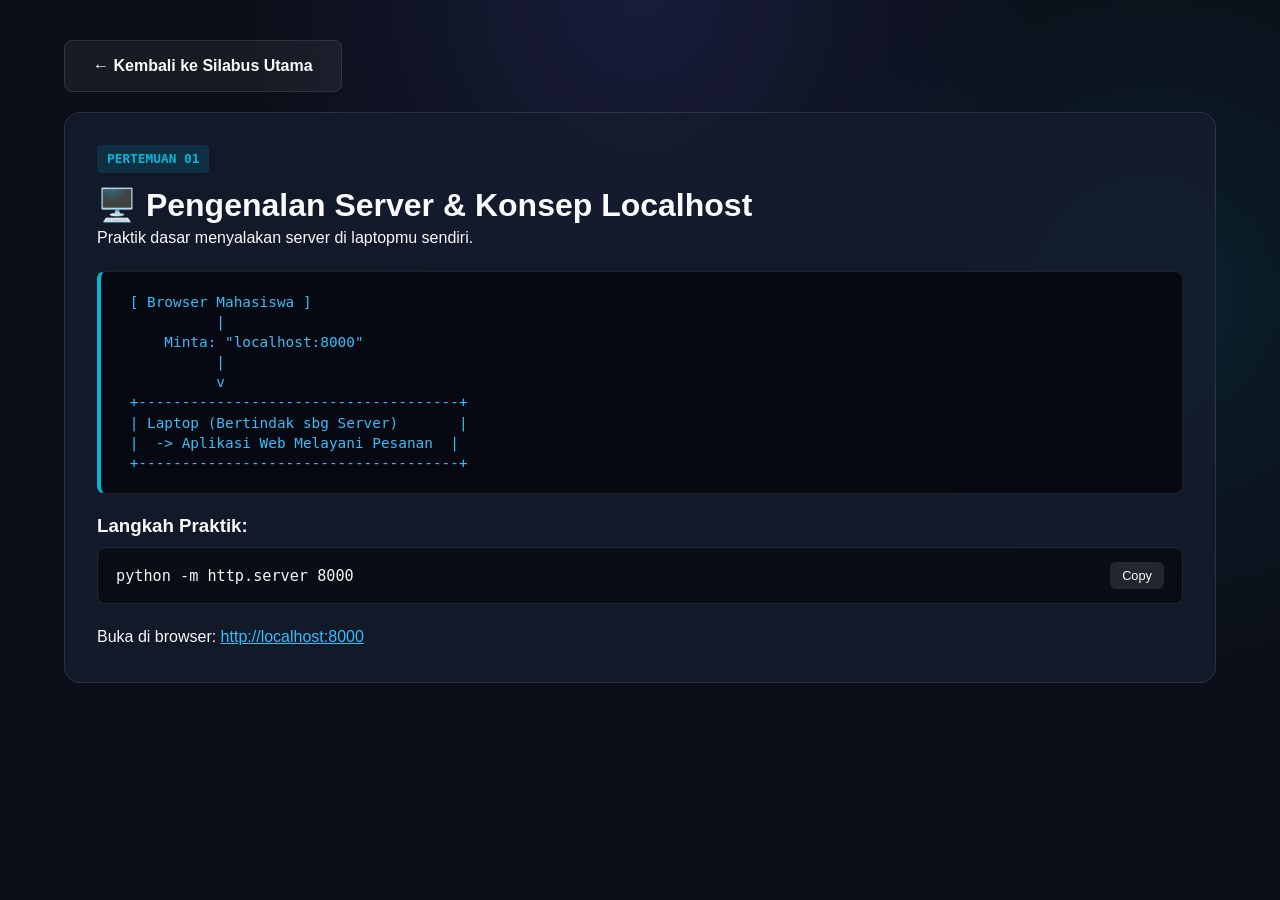
==== pertemuan-1/index.html @ 3ba5de2d "structure: Organize repo into individual folders per pertemuan (pertemuan-1 to pertemuan-6)" ====
<!DOCTYPE html>
<html lang="id">
<head>
    <meta charset="UTF-8">
    <meta name="viewport" content="width=device-width, initial-scale=1.0">
    <title>Pertemuan 1: Pengenalan Server & Localhost</title>
    <link rel="stylesheet" href="../style.css">
</head>
<body>
    <div class="container" style="padding-top: 40px; padding-bottom: 60px;">
        <a href="../index.html" class="btn btn-outline" style="margin-bottom: 20px;">← Kembali ke Silabus Utama</a>
        <div class="card">
            <span class="p-badge">PERTEMUAN 01</span>
            <h1>🖥️ Pengenalan Server & Konsep Localhost</h1>
            <p class="lead-text">Praktik dasar menyalakan server di laptopmu sendiri.</p>

            <div class="ascii-diagram">
<pre>
 [ Browser Mahasiswa ] 
           |
     Minta: "localhost:8000"
           |
           v
 +-------------------------------------+
 | Laptop (Bertindak sbg Server)       |
 |  -> Aplikasi Web Melayani Pesanan  |
 +-------------------------------------+
</pre>
            </div>

            <h3>Langkah Praktik:</h3>
            <div class="code-block">
                <code>python -m http.server 8000</code>
                <button class="copy-btn" onclick="copyCode(this)">Copy</button>
            </div>

            <p style="margin-top: 20px;">Buka di browser: <a href="http://localhost:8000" target="_blank" style="color: #38BDF8;">http://localhost:8000</a></p>
        </div>
    </div>
    <script src="../script.js"></script>
</body>
</html>
---- style.css ----
/* Modern Dark Glassmorphism CSS System */
:root {
    --bg-main: #0B0F19;
    --bg-card: rgba(22, 30, 49, 0.7);
    --bg-card-hover: rgba(30, 41, 67, 0.95);
    --border-color: rgba(255, 255, 255, 0.1);
    --border-glow: rgba(99, 102, 241, 0.4);
    
    --primary: #6366F1;
    --primary-hover: #4F46E5;
    --secondary: #06B6D4;
    --accent: #10B981;
    --warning: #F59E0B;
    --danger: #EF4444;

    --text-main: #F9FAFB;
    --text-muted: #9CA3AF;
    --text-dim: #6B7280;

    --font-main: 'Plus Jakarta Sans', -apple-system, BlinkMacSystemFont, sans-serif;
    --font-code: 'Fira Code', monospace;
    
    --radius-sm: 8px;
    --radius-md: 16px;
    --radius-lg: 24px;

    --shadow-glow: 0 0 30px rgba(99, 102, 241, 0.2);
}

* {
    box-sizing: border-box;
    margin: 0;
    padding: 0;
}

html {
    scroll-behavior: smooth;
    font-family: var(--font-main);
    background-color: var(--bg-main);
    color: var(--text-main);
    line-height: 1.6;
}

body {
    overflow-x: hidden;
    background: radial-gradient(circle at 50% 0%, rgba(99, 102, 241, 0.15), transparent 40%),
                radial-gradient(circle at 90% 40%, rgba(6, 182, 212, 0.1), transparent 30%);
}

.container {
    max-width: 1200px;
    margin: 0 auto;
    padding: 0 24px;
}

.grid {
    display: grid;
    gap: 24px;
}

.text-center {
    text-align: center;
}

/* Typography & Helpers */
h1, h2, h3, h4 {
    color: var(--text-main);
    font-weight: 700;
    line-height: 1.25;
}

.gradient-text {
    background: linear-gradient(135deg, #818CF8, #38BDF8, #34D399);
    -webkit-background-clip: text;
    -webkit-text-fill-color: transparent;
}

.badge {
    display: inline-block;
    padding: 6px 16px;
    background: rgba(99, 102, 241, 0.15);
    border: 1px solid rgba(99, 102, 241, 0.3);
    color: #A5B4FC;
    border-radius: 50px;
    font-size: 0.875rem;
    font-weight: 600;
    margin-bottom: 16px;
}

.btn {
    display: inline-flex;
    align-items: center;
    justify-content: center;
    padding: 12px 28px;
    font-size: 1rem;
    font-weight: 600;
    border-radius: var(--radius-sm);
    text-decoration: none;
    transition: all 0.25s ease;
    cursor: pointer;
    border: none;
}

.btn-primary {
    background: linear-gradient(135deg, var(--primary), var(--secondary));
    color: white;
    box-shadow: var(--shadow-glow);
}

.btn-primary:hover {
    transform: translateY(-2px);
    box-shadow: 0 10px 25px rgba(99, 102, 241, 0.4);
}

.btn-outline {
    background: rgba(255, 255, 255, 0.05);
    border: 1px solid var(--border-color);
    color: var(--text-main);
}

.btn-outline:hover {
    background: rgba(255, 255, 255, 0.1);
    border-color: var(--primary);
}

.btn-lg {
    padding: 16px 36px;
    font-size: 1.1rem;
    border-radius: 12px;
}

/* Navbar */
.navbar {
    position: sticky;
    top: 0;
    z-index: 100;
    background: rgba(11, 15, 25, 0.85);
    backdrop-filter: blur(16px);
    border-bottom: 1px solid var(--border-color);
    padding: 16px 0;
}

.nav-container {
    display: flex;
    align-items: center;
    justify-content: space-between;
}

.logo {
    display: flex;
    align-items: center;
    gap: 8px;
    font-size: 1.35rem;
    font-weight: 800;
    color: white;
    text-decoration: none;
}

.logo .highlight {
    color: var(--secondary);
}

.nav-links {
    display: flex;
    gap: 20px;
}

.nav-links a {
    color: var(--text-muted);
    text-decoration: none;
    font-weight: 500;
    font-size: 0.95rem;
    transition: color 0.2s ease;
}

.nav-links a:hover {
    color: var(--text-main);
}

/* Hero Section */
.hero-section {
    padding: 80px 0 60px;
}

.hero-grid {
    grid-template-columns: 1fr 1fr;
    align-items: center;
}

.hero-title {
    font-size: 3rem;
    margin-bottom: 20px;
    letter-spacing: -0.5px;
}

.hero-subtitle {
    font-size: 1.15rem;
    color: var(--text-muted);
    margin-bottom: 28px;
}

.hero-benefits {
    display: flex;
    flex-direction: column;
    gap: 12px;
    margin-bottom: 36px;
}

.benefit-item {
    display: flex;
    align-items: center;
    gap: 12px;
    font-size: 1rem;
}

.check-icon {
    display: inline-flex;
    align-items: center;
    justify-content: center;
    width: 24px;
    height: 24px;
    background: rgba(16, 185, 129, 0.2);
    color: var(--accent);
    border-radius: 50%;
    font-size: 0.85rem;
    font-weight: 700;
}

.hero-actions {
    display: flex;
    gap: 16px;
}

/* Terminal Component */
.terminal-card {
    background: #090D16;
    border: 1px solid rgba(255, 255, 255, 0.15);
    border-radius: var(--radius-md);
    overflow: hidden;
    box-shadow: 0 20px 40px rgba(0, 0, 0, 0.5), var(--shadow-glow);
}

.terminal-header {
    background: #111827;
    padding: 12px 16px;
    display: flex;
    align-items: center;
    border-bottom: 1px solid var(--border-color);
}

.dots {
    display: flex;
    gap: 8px;
}

.dot {
    width: 12px;
    height: 12px;
    border-radius: 50%;
}

.dot.red { background: #EF4444; }
.dot.yellow { background: #F59E0B; }
.dot.green { background: #10B981; }

.terminal-title {
    margin-left: auto;
    font-family: var(--font-code);
    font-size: 0.8rem;
    color: var(--text-dim);
}

.terminal-body {
    padding: 24px;
    font-family: var(--font-code);
    font-size: 0.95rem;
}

.terminal-body .cmd {
    color: #38BDF8;
    margin-bottom: 12px;
}

.terminal-body .prompt {
    color: var(--accent);
}

.terminal-body .output {
    color: var(--text-muted);
    margin-bottom: 8px;
}

.terminal-body .output.success {
    color: #A7F3D0;
}

.terminal-body .output.highlight-net {
    color: #FDE047;
    font-weight: 600;
}

.terminal-body a {
    color: #818CF8;
    text-decoration: underline;
}

.terminal-interactive-status {
    margin-top: 20px;
    padding: 10px;
    background: rgba(16, 185, 129, 0.1);
    border: 1px dashed var(--accent);
    border-radius: var(--radius-sm);
    color: var(--accent);
    font-size: 0.85rem;
    display: flex;
    align-items: center;
    gap: 8px;
}

.status-indicator {
    width: 10px;
    height: 10px;
    border-radius: 50%;
}

.status-indicator.online {
    background: var(--accent);
    box-shadow: 0 0 10px var(--accent);
    animation: pulse 2s infinite;
}

@keyframes pulse {
    0% { opacity: 0.4; }
    50% { opacity: 1; }
    100% { opacity: 0.4; }
}

/* Silabus Cards */
.silabus-grid {
    grid-template-columns: repeat(auto-fit, minmax(320px, 1fr));
}

.silabus-card {
    cursor: pointer;
    position: relative;
    border-top: 3px solid var(--primary);
    transition: all 0.3s ease;
}

.silabus-card:hover {
    transform: translateY(-4px);
    border-top-color: var(--secondary);
    box-shadow: 0 10px 25px rgba(6, 182, 212, 0.2);
}

.p-badge {
    display: inline-block;
    background: rgba(6, 182, 212, 0.15);
    color: var(--secondary);
    font-family: var(--font-code);
    font-weight: 700;
    padding: 4px 10px;
    border-radius: 4px;
    font-size: 0.8rem;
    margin-bottom: 12px;
}

.silabus-card h3 {
    font-size: 1.2rem;
    margin-bottom: 10px;
}

.silabus-card p {
    color: var(--text-muted);
    font-size: 0.95rem;
}

/* Simulator Styles */
.simulator-section {
    background: linear-gradient(180deg, rgba(11, 15, 25, 0.5) 0%, rgba(17, 24, 39, 0.8) 100%);
    border-top: 1px solid var(--border-color);
    border-bottom: 1px solid var(--border-color);
}

.simulator-card {
    background: #0D1322;
    border: 1px solid var(--border-glow);
    box-shadow: 0 0 40px rgba(99, 102, 241, 0.15);
}

.simulator-grid {
    grid-template-columns: 1fr 1fr;
    gap: 32px;
    align-items: center;
}

.sim-controls h3, .sim-visual-box h3 {
    font-size: 1.25rem;
    color: var(--secondary);
    margin-bottom: 20px;
}

.sim-group {
    margin-bottom: 18px;
}

.sim-group label {
    display: block;
    font-size: 0.95rem;
    font-weight: 600;
    color: var(--text-muted);
    margin-bottom: 8px;
}

.sim-select {
    width: 100%;
    padding: 12px 16px;
    border-radius: var(--radius-sm);
    background: #161F33;
    border: 1px solid var(--border-color);
    color: var(--text-main);
    font-size: 0.95rem;
    outline: none;
    cursor: pointer;
}

.sim-select:focus {
    border-color: var(--primary);
}

.w-100 {
    width: 100%;
    margin-top: 10px;
}

.sim-status-card {
    border-radius: var(--radius-md);
    padding: 24px;
    margin-bottom: 24px;
    text-align: center;
    border: 1px solid var(--border-color);
    transition: all 0.3s ease;
}

.sim-status-card.success {
    background: rgba(16, 185, 129, 0.12);
    border-color: var(--accent);
}

.sim-status-card.error {
    background: rgba(239, 68, 68, 0.12);
    border-color: var(--danger);
}

.sim-status-card.warning {
    background: rgba(245, 158, 11, 0.12);
    border-color: var(--warning);
}

.sim-icon {
    font-size: 3rem;
    margin-bottom: 12px;
}

.sim-status-card h4 {
    font-size: 1.3rem;
    margin-bottom: 8px;
}

.sim-status-card.success h4 { color: #A7F3D0; }
.sim-status-card.error h4 { color: #FCA5A5; }
.sim-status-card.warning h4 { color: #FDE047; }

.sim-status-card p {
    color: var(--text-muted);
    font-size: 0.95rem;
}

.sim-flow-diagram {
    display: flex;
    align-items: center;
    justify-content: space-between;
    background: #080C14;
    border: 1px solid var(--border-color);
    padding: 20px;
    border-radius: var(--radius-sm);
    font-family: var(--font-code);
    font-size: 0.85rem;
}

.flow-node {
    background: #1A2338;
    padding: 10px 14px;
    border-radius: 6px;
    border: 1px solid var(--border-color);
    color: #E5E7EB;
}

.flow-line {
    color: var(--secondary);
    font-weight: bold;
}

/* Sections Global */
.section {
    padding: 80px 0;
}

.section-header {
    margin-bottom: 50px;
}

.section-title {
    font-size: 2.2rem;
    margin-bottom: 12px;
}

.section-subtitle {
    font-size: 1.1rem;
    color: var(--text-muted);
}

/* Card General */
.card {
    background: var(--bg-card);
    border: 1px solid var(--border-color);
    border-radius: var(--radius-md);
    padding: 32px;
    backdrop-filter: blur(10px);
    transition: all 0.3s ease;
}

.card:hover {
    border-color: var(--border-glow);
    background: var(--bg-card-hover);
}

/* Modules Section */
.module-tabs {
    display: flex;
    gap: 12px;
    overflow-x: auto;
    padding-bottom: 16px;
    margin-bottom: 30px;
}

.tab-btn {
    background: rgba(255, 255, 255, 0.05);
    border: 1px solid var(--border-color);
    color: var(--text-muted);
    padding: 12px 24px;
    border-radius: var(--radius-sm);
    font-size: 0.95rem;
    font-weight: 600;
    white-space: nowrap;
    cursor: pointer;
    transition: all 0.2s ease;
}

.tab-btn:hover, .tab-btn.active {
    background: var(--primary);
    color: white;
    border-color: var(--primary);
    box-shadow: 0 4px 15px rgba(99, 102, 241, 0.3);
}

.module-card {
    display: none;
    background: var(--bg-card);
    border: 1px solid var(--border-color);
    border-radius: var(--radius-lg);
    padding: 40px;
}

.module-card.active {
    display: block;
    animation: fadeIn 0.3s ease;
}

@keyframes fadeIn {
    from { opacity: 0; transform: translateY(10px); }
    to { opacity: 1; transform: translateY(0); }
}

.module-header {
    border-bottom: 1px solid var(--border-color);
    padding-bottom: 20px;
    margin-bottom: 24px;
}

.module-number {
    font-family: var(--font-code);
    color: var(--secondary);
    font-weight: 700;
    letter-spacing: 1px;
}

.module-body h3 {
    font-size: 1.25rem;
    color: var(--secondary);
    margin: 24px 0 12px;
}

.module-body p {
    color: var(--text-muted);
    margin-bottom: 14px;
    font-size: 1.05rem;
}

.step-list {
    margin-left: 20px;
    color: var(--text-muted);
    margin-bottom: 24px;
}

.step-list li {
    margin-bottom: 12px;
}

/* ASCII Diagram Box */
.ascii-diagram {
    background: #060911;
    border: 1px solid rgba(255, 255, 255, 0.1);
    border-left: 4px solid var(--secondary);
    border-radius: var(--radius-sm);
    padding: 20px;
    margin: 20px 0;
    overflow-x: auto;
}

.ascii-diagram pre {
    font-family: var(--font-code);
    color: #38BDF8;
    font-size: 0.9rem;
    line-height: 1.4;
}

/* Code Blocks */
.code-block {
    position: relative;
    background: #090D16;
    border: 1px solid var(--border-color);
    border-radius: var(--radius-sm);
    padding: 14px 18px;
    margin: 10px 0;
    display: flex;
    align-items: center;
    justify-content: space-between;
}

.code-block code {
    font-family: var(--font-code);
    color: #F3F4F6;
    font-size: 0.95rem;
    white-space: pre-wrap;
    word-break: break-all;
}

.copy-btn {
    background: rgba(255, 255, 255, 0.1);
    border: none;
    color: var(--text-main);
    padding: 6px 12px;
    border-radius: 6px;
    font-size: 0.8rem;
    cursor: pointer;
    transition: background 0.2s ease;
}

.copy-btn:hover {
    background: var(--primary);
}

.mini-challenge {
    background: rgba(245, 158, 11, 0.08);
    border: 1px dashed var(--warning);
    padding: 20px;
    border-radius: var(--radius-sm);
    margin: 24px 0;
}

.mini-challenge h4 {
    color: var(--warning);
    margin-bottom: 8px;
}

.summary-box {
    background: rgba(16, 185, 129, 0.08);
    border: 1px solid rgba(16, 185, 129, 0.3);
    padding: 20px;
    border-radius: var(--radius-sm);
    margin-top: 30px;
}

.summary-box h4 {
    color: var(--accent);
    margin-bottom: 10px;
}

.summary-box ul {
    list-style-type: square;
    margin-left: 20px;
    color: var(--text-muted);
}

/* Tables */
.table-responsive {
    overflow-x: auto;
    margin: 20px 0;
}

.custom-table {
    width: 100%;
    border-collapse: collapse;
    font-size: 0.95rem;
}

.custom-table th, .custom-table td {
    padding: 14px 18px;
    border: 1px solid var(--border-color);
    text-align: left;
}

.custom-table th {
    background: rgba(255, 255, 255, 0.05);
    color: var(--secondary);
}

.custom-table tr:nth-child(even) {
    background: rgba(255, 255, 255, 0.02);
}

/* Framework Comparator */
.lang-selector {
    display: flex;
    justify-content: center;
    gap: 16px;
    margin-bottom: 30px;
}

.lang-btn {
    background: var(--bg-card);
    border: 1px solid var(--border-color);
    color: var(--text-main);
    padding: 14px 28px;
    border-radius: var(--radius-sm);
    font-size: 1.05rem;
    font-weight: 600;
    cursor: pointer;
    transition: all 0.2s ease;
}

.lang-btn.active, .lang-btn:hover {
    border-color: var(--secondary);
    background: rgba(6, 182, 212, 0.15);
    color: var(--secondary);
}

.lang-card {
    display: none;
    background: var(--bg-card);
    border: 1px solid var(--border-color);
    border-radius: var(--radius-md);
    padding: 32px;
}

.lang-card.active {
    display: block;
    animation: fadeIn 0.3s ease;
}

.cmd-group {
    margin: 20px 0;
}

.cmd-group label {
    display: block;
    margin-bottom: 6px;
    font-weight: 600;
    color: var(--text-muted);
}

.highlight-code {
    border-color: var(--accent);
    background: rgba(16, 185, 129, 0.05);
}

/* Quiz Section */
.quiz-option {
    display: block;
    width: 100%;
    text-align: left;
    background: rgba(255, 255, 255, 0.03);
    border: 1px solid var(--border-color);
    padding: 16px 20px;
    border-radius: var(--radius-sm);
    margin-bottom: 12px;
    cursor: pointer;
    transition: all 0.2s ease;
    color: var(--text-main);
    font-size: 1rem;
}

.quiz-option:hover {
    background: rgba(255, 255, 255, 0.08);
    border-color: var(--primary);
}

.quiz-option.correct {
    background: rgba(16, 185, 129, 0.2);
    border-color: var(--accent);
    color: #A7F3D0;
}

.quiz-option.wrong {
    background: rgba(239, 68, 68, 0.2);
    border-color: var(--danger);
    color: #FCA5A5;
}

.quiz-result {
    text-align: center;
    padding: 30px;
}

.hidden {
    display: none;
}

/* Interactive Checklist */
.interactive-checklist {
    list-style: none;
    display: flex;
    flex-direction: column;
    gap: 16px;
    margin-bottom: 24px;
}

.check-container {
    display: flex;
    align-items: center;
    gap: 16px;
    cursor: pointer;
    font-size: 1.05rem;
    color: var(--text-muted);
}

.check-container input[type="checkbox"] {
    width: 20px;
    height: 20px;
    accent-color: var(--accent);
}

.checklist-progress {
    display: flex;
    align-items: center;
    gap: 16px;
}

.progress-bar {
    flex: 1;
    height: 10px;
    background: rgba(255, 255, 255, 0.1);
    border-radius: 5px;
    overflow: hidden;
}

.progress-bar .fill {
    height: 100%;
    background: linear-gradient(90deg, var(--primary), var(--accent));
    transition: width 0.3s ease;
}

/* Troubleshooting Section */
.search-box {
    max-width: 600px;
    margin: 0 auto 40px;
}

.search-box input {
    width: 100%;
    padding: 16px 24px;
    border-radius: 50px;
    border: 1px solid var(--border-color);
    background: var(--bg-card);
    color: white;
    font-size: 1.05rem;
    outline: none;
}

.search-box input:focus {
    border-color: var(--primary);
    box-shadow: var(--shadow-glow);
}

.trouble-grid {
    grid-template-columns: repeat(auto-fit, minmax(340px, 1fr));
}

.trouble-header {
    display: flex;
    align-items: center;
    gap: 12px;
    margin-bottom: 14px;
}

.trouble-icon {
    font-size: 1.5rem;
}

.trouble-body p {
    color: var(--text-muted);
    margin-bottom: 8px;
    font-size: 0.95rem;
}

/* FAQ Accordion */
.faq-accordion {
    max-width: 800px;
    margin: 0 auto;
    display: flex;
    flex-direction: column;
    gap: 16px;
}

.faq-item {
    background: var(--bg-card);
    border: 1px solid var(--border-color);
    border-radius: var(--radius-sm);
    overflow: hidden;
}

.faq-question {
    width: 100%;
    padding: 20px;
    text-align: left;
    background: none;
    border: none;
    color: var(--text-main);
    font-size: 1.1rem;
    font-weight: 600;
    display: flex;
    justify-content: space-between;
    align-items: center;
    cursor: pointer;
}

.faq-answer {
    display: none;
    padding: 0 20px 20px;
    color: var(--text-muted);
    border-top: 1px solid rgba(255, 255, 255, 0.05);
}

.faq-item.active .faq-answer {
    display: block;
    padding-top: 16px;
}

.faq-item.active .arrow {
    transform: rotate(180deg);
}

/* Footer */
.footer {
    border-top: 1px solid var(--border-color);
    padding: 40px 0;
    margin-top: 80px;
    color: var(--text-dim);
    font-size: 0.95rem;
}

.footer-sub {
    margin-top: 8px;
    color: var(--text-muted);
}

/* Responsive */
@media (max-width: 768px) {
    .hero-grid, .simulator-grid {
        grid-template-columns: 1fr;
    }
    .hero-title {
        font-size: 2.2rem;
    }
    .nav-links {
        display: none;
    }
}
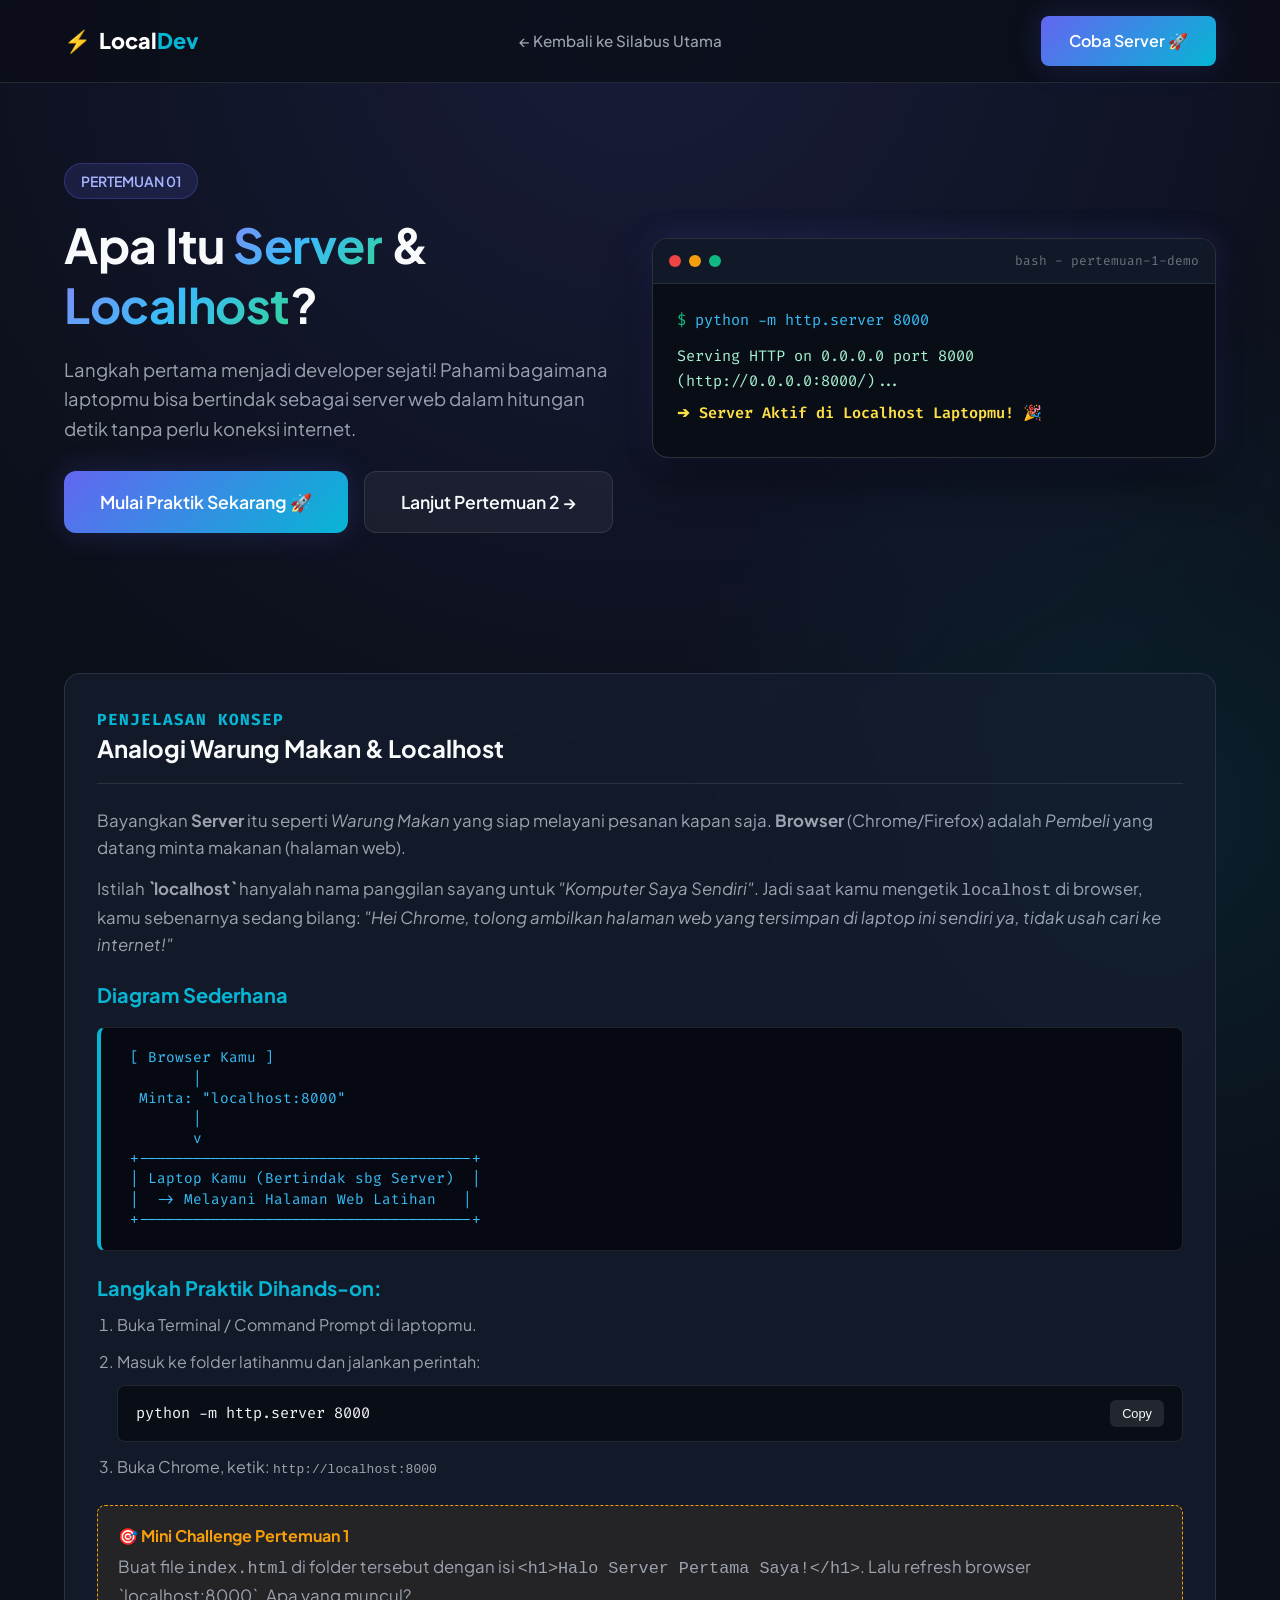
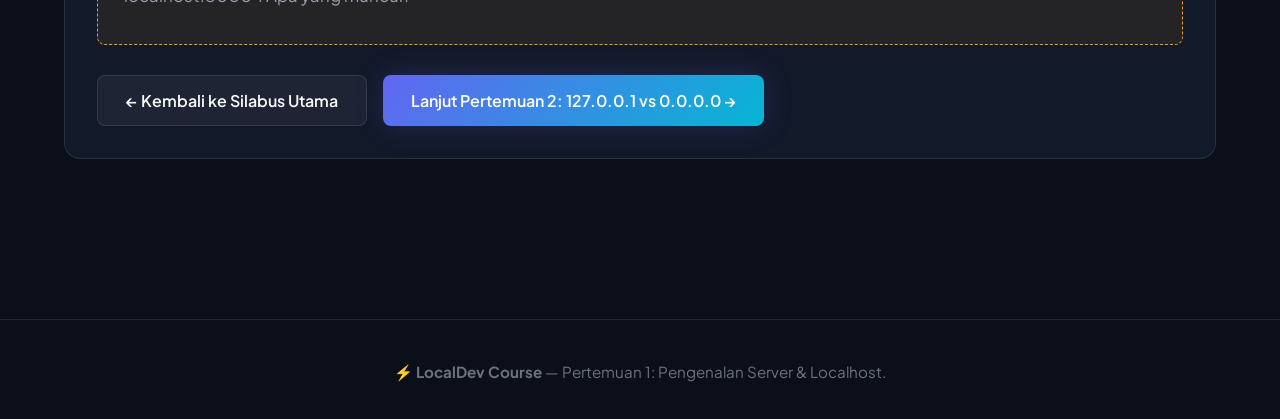
==== commit 302769c4: "feat: Create standalone landing pages for each Pertemuan (Pertemuan 1 to 6)" ====
--- a/pertemuan-1/index.html
+++ b/pertemuan-1/index.html
@@ -3,40 +3,129 @@
 <head>
     <meta charset="UTF-8">
     <meta name="viewport" content="width=device-width, initial-scale=1.0">
-    <title>Pertemuan 1: Pengenalan Server & Localhost</title>
+    <title>Pertemuan 1: Apa Itu Server & Localhost? | LocalDev</title>
+    <link rel="preconnect" href="https://fonts.googleapis.com">
+    <link rel="preconnect" href="https://fonts.gstatic.com" crossorigin>
+    <link href="https://fonts.googleapis.com/css2?family=Plus+Jakarta+Sans:wght@400;500;600;700;800&family=Fira+Code:wght@400;500;600&display=swap" rel="stylesheet">
     <link rel="stylesheet" href="../style.css">
 </head>
 <body>
-    <div class="container" style="padding-top: 40px; padding-bottom: 60px;">
-        <a href="../index.html" class="btn btn-outline" style="margin-bottom: 20px;">← Kembali ke Silabus Utama</a>
-        <div class="card">
-            <span class="p-badge">PERTEMUAN 01</span>
-            <h1>🖥️ Pengenalan Server & Konsep Localhost</h1>
-            <p class="lead-text">Praktik dasar menyalakan server di laptopmu sendiri.</p>
 
-            <div class="ascii-diagram">
+    <!-- Header Navigation -->
+    <header class="navbar">
+        <div class="container nav-container">
+            <a href="../index.html" class="logo">
+                <span class="logo-icon">⚡</span>
+                <span class="logo-text">Local<span class="highlight">Dev</span></span>
+            </a>
+            <nav class="nav-links">
+                <a href="../index.html#silabus">← Kembali ke Silabus Utama</a>
+            </nav>
+            <a href="http://localhost:8000" target="_blank" class="btn btn-primary nav-cta">Coba Server 🚀</a>
+        </div>
+    </header>
+
+    <!-- Hero Section Pertemuan 1 -->
+    <section class="hero-section">
+        <div class="container grid hero-grid">
+            <div class="hero-content">
+                <div class="badge">PERTEMUAN 01</div>
+                <h1 class="hero-title">
+                    Apa Itu <span class="gradient-text">Server</span> & <span class="gradient-text">Localhost</span>?
+                </h1>
+                <p class="hero-subtitle">
+                    Langkah pertama menjadi developer sejati! Pahami bagaimana laptopmu bisa bertindak sebagai server web dalam hitungan detik tanpa perlu koneksi internet.
+                </p>
+                <div class="hero-actions">
+                    <a href="#praktik" class="btn btn-primary btn-lg">Mulai Praktik Sekarang 🚀</a>
+                    <a href="../pertemuan-2/index.html" class="btn btn-outline btn-lg">Lanjut Pertemuan 2 →</a>
+                </div>
+            </div>
+
+            <div class="hero-visual">
+                <div class="terminal-card">
+                    <div class="terminal-header">
+                        <div class="dots">
+                            <span class="dot red"></span>
+                            <span class="dot yellow"></span>
+                            <span class="dot green"></span>
+                        </div>
+                        <span class="terminal-title">bash - pertemuan-1-demo</span>
+                    </div>
+                    <div class="terminal-body">
+                        <p class="cmd"><span class="prompt">$</span> python -m http.server 8000</p>
+                        <p class="output success">Serving HTTP on 0.0.0.0 port 8000 (http://0.0.0.0:8000/)...</p>
+                        <p class="output highlight-net">➔ Server Aktif di Localhost Laptopmu! 🎉</p>
+                    </div>
+                </div>
+            </div>
+        </div>
+    </section>
+
+    <!-- Materi Content Section -->
+    <section id="praktik" class="section">
+        <div class="container">
+            <div class="card">
+                <div class="module-header">
+                    <span class="module-number">PENJELASAN KONSEP</span>
+                    <h2>Analogi Warung Makan & Localhost</h2>
+                </div>
+                <div class="module-body">
+                    <p>
+                        Bayangkan <strong>Server</strong> itu seperti <em>Warung Makan</em> yang siap melayani pesanan kapan saja. <strong>Browser</strong> (Chrome/Firefox) adalah <em>Pembeli</em> yang datang minta makanan (halaman web).
+                    </p>
+                    <p>
+                        Istilah <strong>`localhost`</strong> hanyalah nama panggilan sayang untuk <em>"Komputer Saya Sendiri"</em>. Jadi saat kamu mengetik <code>localhost</code> di browser, kamu sebenarnya sedang bilang: <em>"Hei Chrome, tolong ambilkan halaman web yang tersimpan di laptop ini sendiri ya, tidak usah cari ke internet!"</em>
+                    </p>
+
+                    <h3>Diagram Sederhana</h3>
+                    <div class="ascii-diagram">
 <pre>
- [ Browser Mahasiswa ] 
-           |
-     Minta: "localhost:8000"
-           |
-           v
+ [ Browser Kamu ] 
+        |
+  Minta: "localhost:8000"
+        |
+        v
  +-------------------------------------+
- | Laptop (Bertindak sbg Server)       |
- |  -> Aplikasi Web Melayani Pesanan  |
+ | Laptop Kamu (Bertindak sbg Server)  |
+ |  -> Melayani Halaman Web Latihan   |
  +-------------------------------------+
 </pre>
+                    </div>
+
+                    <h3>Langkah Praktik Dihands-on:</h3>
+                    <ol class="step-list">
+                        <li>Buka Terminal / Command Prompt di laptopmu.</li>
+                        <li>Masuk ke folder latihanmu dan jalankan perintah:
+                            <div class="code-block">
+                                <code>python -m http.server 8000</code>
+                                <button class="copy-btn" onclick="copyCode(this)">Copy</button>
+                            </div>
+                        </li>
+                        <li>Buka Chrome, ketik: <code>http://localhost:8000</code></li>
+                    </ol>
+
+                    <div class="mini-challenge">
+                        <h4>🎯 Mini Challenge Pertemuan 1</h4>
+                        <p>Buat file <code>index.html</code> di folder tersebut dengan isi <code>&lt;h1&gt;Halo Server Pertama Saya!&lt;/h1&gt;</code>. Lalu refresh browser `localhost:8000`. Apa yang muncul?</p>
+                    </div>
+
+                    <div class="hero-actions" style="margin-top: 30px;">
+                        <a href="../index.html" class="btn btn-outline">← Kembali ke Silabus Utama</a>
+                        <a href="../pertemuan-2/index.html" class="btn btn-primary">Lanjut Pertemuan 2: 127.0.0.1 vs 0.0.0.0 →</a>
+                    </div>
+                </div>
             </div>
+        </div>
+    </section>
 
-            <h3>Langkah Praktik:</h3>
-            <div class="code-block">
-                <code>python -m http.server 8000</code>
-                <button class="copy-btn" onclick="copyCode(this)">Copy</button>
-            </div>
+    <!-- Footer -->
+    <footer class="footer">
+        <div class="container text-center">
+            <p>⚡ <strong>LocalDev Course</strong> — Pertemuan 1: Pengenalan Server & Localhost.</p>
+        </div>
+    </footer>
 
-            <p style="margin-top: 20px;">Buka di browser: <a href="http://localhost:8000" target="_blank" style="color: #38BDF8;">http://localhost:8000</a></p>
-        </div>
-    </div>
     <script src="../script.js"></script>
 </body>
 </html>
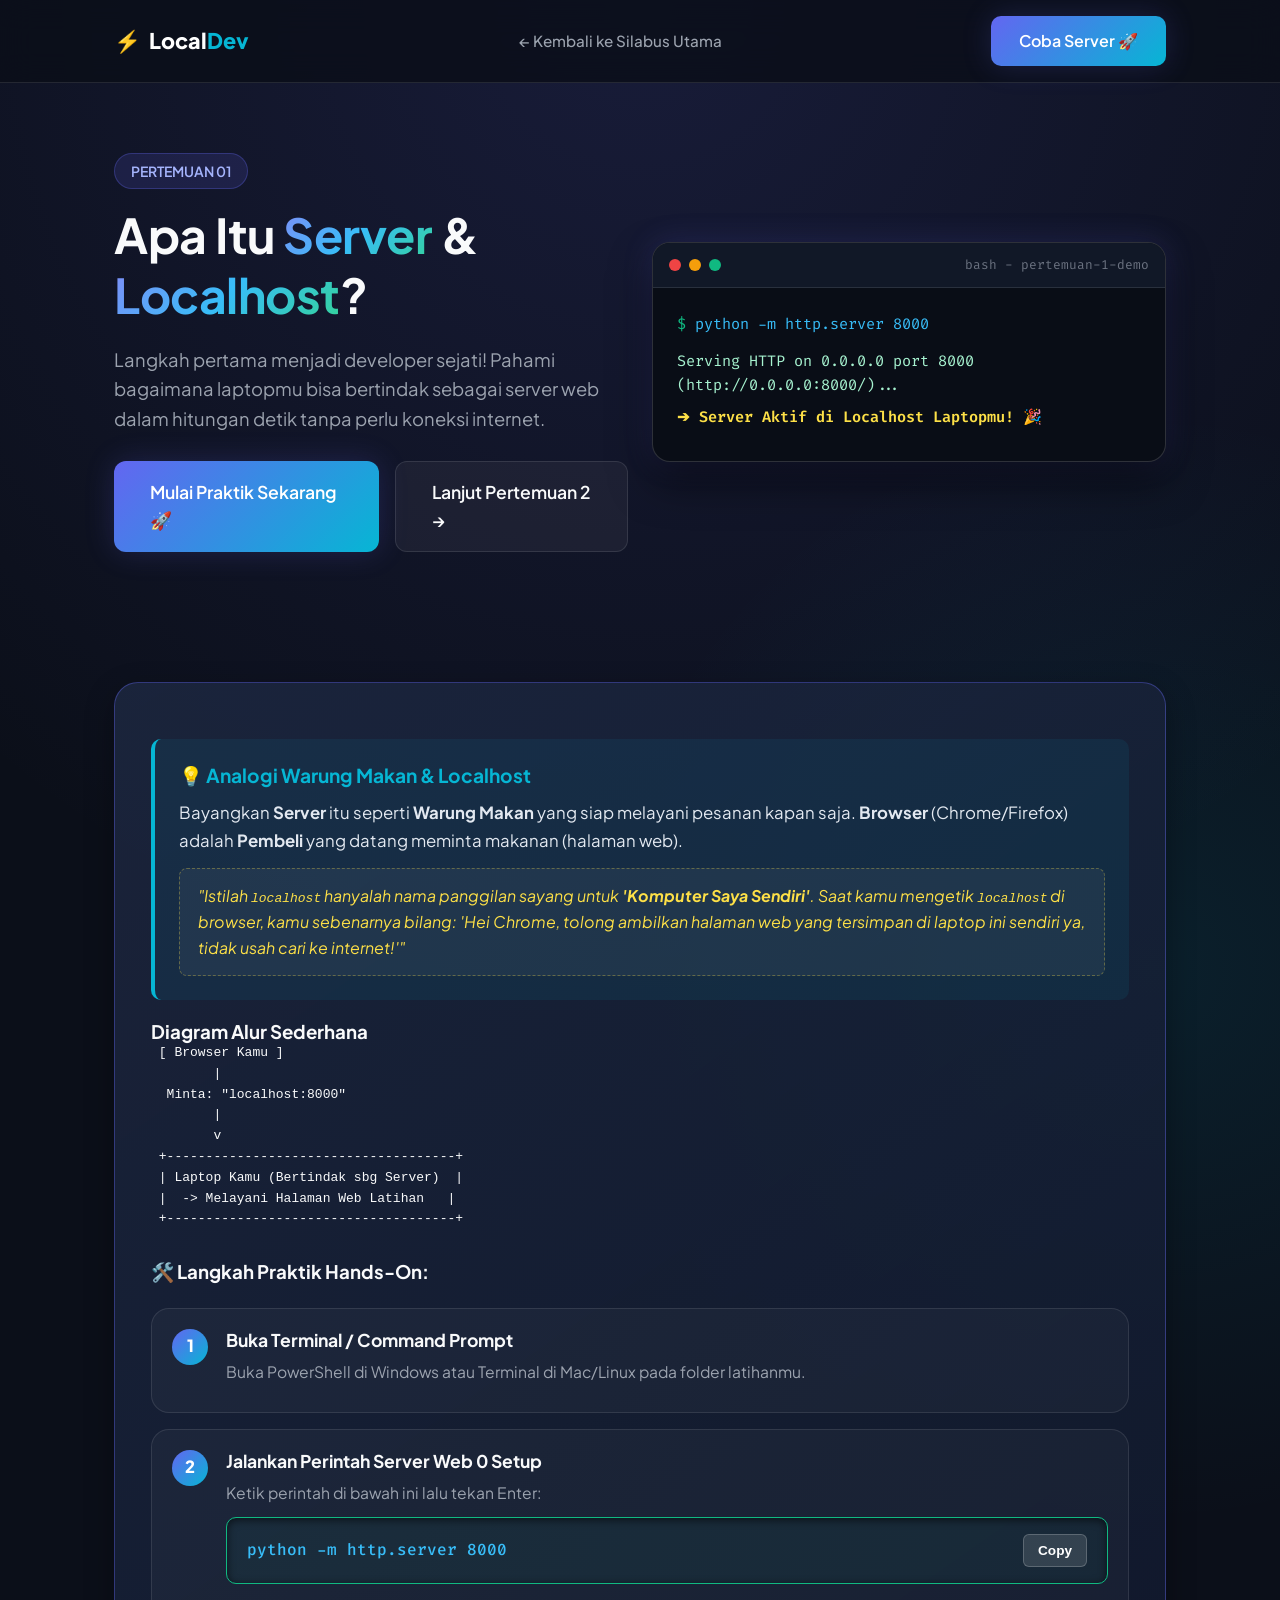
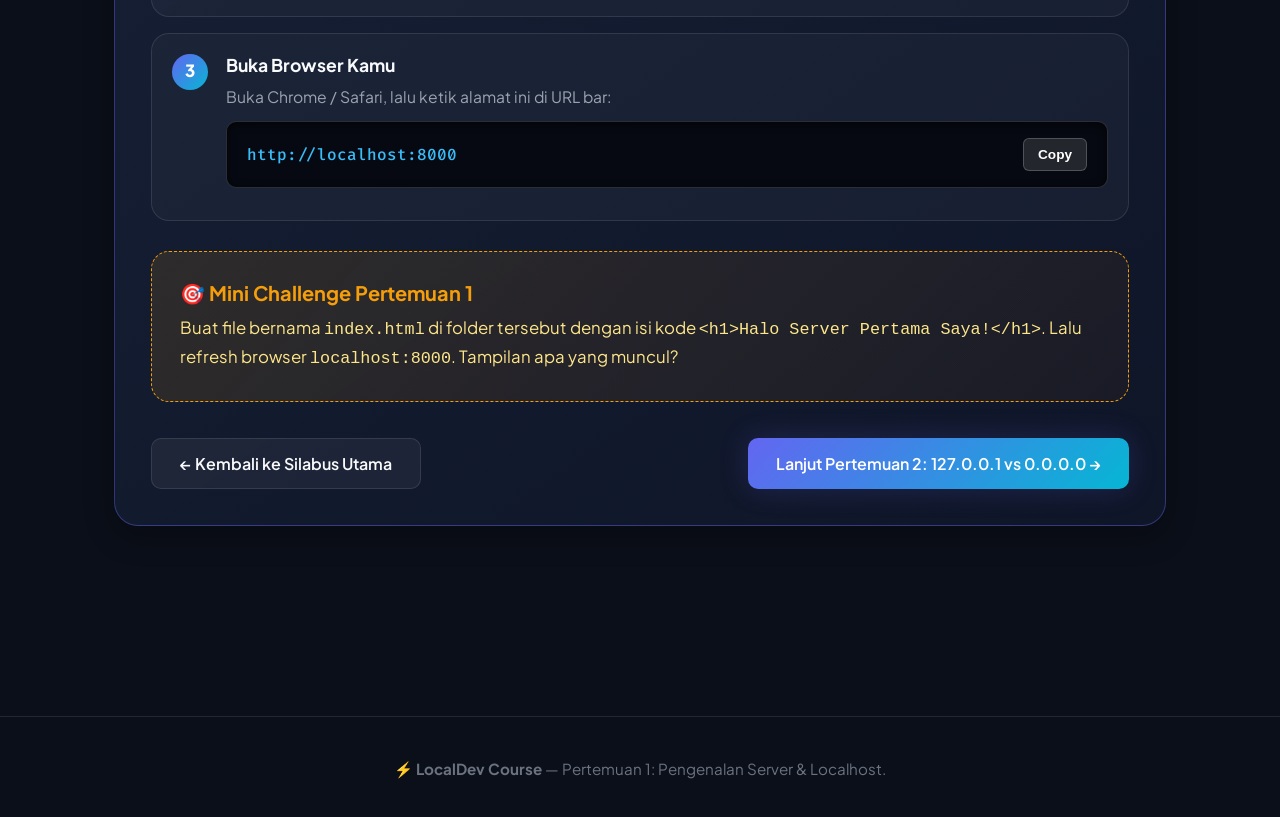
==== commit 39ea0b31: "design: Polish concept card, analogy box, step items, and challenge card styling for Pertemuan 1" ====
--- a/pertemuan-1/index.html
+++ b/pertemuan-1/index.html
@@ -62,24 +62,23 @@
         </div>
     </section>
 
-    <!-- Materi Content Section -->
+    <!-- Polished Concept Card Section -->
     <section id="praktik" class="section">
         <div class="container">
-            <div class="card">
-                <div class="module-header">
-                    <span class="module-number">PENJELASAN KONSEP</span>
-                    <h2>Analogi Warung Makan & Localhost</h2>
+            
+            <div class="concept-card">
+                <div class="analogy-box">
+                    <h3>💡 Analogi Warung Makan & Localhost</h3>
+                    <p>
+                        Bayangkan <strong>Server</strong> itu seperti <strong>Warung Makan</strong> yang siap melayani pesanan kapan saja. <strong>Browser</strong> (Chrome/Firefox) adalah <strong>Pembeli</strong> yang datang meminta makanan (halaman web).
+                    </p>
+                    <div class="quote-highlight">
+                        "Istilah <code>localhost</code> hanyalah nama panggilan sayang untuk <strong>'Komputer Saya Sendiri'</strong>. Saat kamu mengetik <code>localhost</code> di browser, kamu sebenarnya bilang: 'Hei Chrome, tolong ambilkan halaman web yang tersimpan di laptop ini sendiri ya, tidak usah cari ke internet!'"
+                    </div>
                 </div>
-                <div class="module-body">
-                    <p>
-                        Bayangkan <strong>Server</strong> itu seperti <em>Warung Makan</em> yang siap melayani pesanan kapan saja. <strong>Browser</strong> (Chrome/Firefox) adalah <em>Pembeli</em> yang datang minta makanan (halaman web).
-                    </p>
-                    <p>
-                        Istilah <strong>`localhost`</strong> hanyalah nama panggilan sayang untuk <em>"Komputer Saya Sendiri"</em>. Jadi saat kamu mengetik <code>localhost</code> di browser, kamu sebenarnya sedang bilang: <em>"Hei Chrome, tolong ambilkan halaman web yang tersimpan di laptop ini sendiri ya, tidak usah cari ke internet!"</em>
-                    </p>
 
-                    <h3>Diagram Sederhana</h3>
-                    <div class="ascii-diagram">
+                <h3>Diagram Alur Sederhana</h3>
+                <div class="ascii-diagram">
 <pre>
  [ Browser Kamu ] 
         |
@@ -91,31 +90,55 @@
  |  -> Melayani Halaman Web Latihan   |
  +-------------------------------------+
 </pre>
+                </div>
+
+                <h3 style="margin-top: 30px;">🛠️ Langkah Praktik Hands-On:</h3>
+                
+                <div class="step-container">
+                    <div class="step-item">
+                        <div class="step-num">1</div>
+                        <div class="step-content">
+                            <h4>Buka Terminal / Command Prompt</h4>
+                            <p>Buka PowerShell di Windows atau Terminal di Mac/Linux pada folder latihanmu.</p>
+                        </div>
                     </div>
 
-                    <h3>Langkah Praktik Dihands-on:</h3>
-                    <ol class="step-list">
-                        <li>Buka Terminal / Command Prompt di laptopmu.</li>
-                        <li>Masuk ke folder latihanmu dan jalankan perintah:
-                            <div class="code-block">
+                    <div class="step-item">
+                        <div class="step-num">2</div>
+                        <div class="step-content">
+                            <h4>Jalankan Perintah Server Web 0 Setup</h4>
+                            <p>Ketik perintah di bawah ini lalu tekan Enter:</p>
+                            <div class="code-block highlight-code">
                                 <code>python -m http.server 8000</code>
                                 <button class="copy-btn" onclick="copyCode(this)">Copy</button>
                             </div>
-                        </li>
-                        <li>Buka Chrome, ketik: <code>http://localhost:8000</code></li>
-                    </ol>
-
-                    <div class="mini-challenge">
-                        <h4>🎯 Mini Challenge Pertemuan 1</h4>
-                        <p>Buat file <code>index.html</code> di folder tersebut dengan isi <code>&lt;h1&gt;Halo Server Pertama Saya!&lt;/h1&gt;</code>. Lalu refresh browser `localhost:8000`. Apa yang muncul?</p>
+                        </div>
                     </div>
 
-                    <div class="hero-actions" style="margin-top: 30px;">
-                        <a href="../index.html" class="btn btn-outline">← Kembali ke Silabus Utama</a>
-                        <a href="../pertemuan-2/index.html" class="btn btn-primary">Lanjut Pertemuan 2: 127.0.0.1 vs 0.0.0.0 →</a>
+                    <div class="step-item">
+                        <div class="step-num">3</div>
+                        <div class="step-content">
+                            <h4>Buka Browser Kamu</h4>
+                            <p>Buka Chrome / Safari, lalu ketik alamat ini di URL bar:</p>
+                            <div class="code-block">
+                                <code>http://localhost:8000</code>
+                                <button class="copy-btn" onclick="copyCode(this)">Copy</button>
+                            </div>
+                        </div>
                     </div>
                 </div>
+
+                <div class="challenge-card">
+                    <h3>🎯 Mini Challenge Pertemuan 1</h3>
+                    <p>Buat file bernama <code>index.html</code> di folder tersebut dengan isi kode <code>&lt;h1&gt;Halo Server Pertama Saya!&lt;/h1&gt;</code>. Lalu refresh browser <code>localhost:8000</code>. Tampilan apa yang muncul?</p>
+                </div>
+
+                <div class="hero-actions" style="margin-top: 36px; justify-content: space-between;">
+                    <a href="../index.html" class="btn btn-outline">← Kembali ke Silabus Utama</a>
+                    <a href="../pertemuan-2/index.html" class="btn btn-primary">Lanjut Pertemuan 2: 127.0.0.1 vs 0.0.0.0 →</a>
+                </div>
             </div>
+
         </div>
     </section>
 
--- a/style.css
+++ b/style.css
@@ -20,8 +20,8 @@
     --font-main: 'Plus Jakarta Sans', -apple-system, BlinkMacSystemFont, sans-serif;
     --font-code: 'Fira Code', monospace;
     
-    --radius-sm: 8px;
-    --radius-md: 16px;
+    --radius-sm: 10px;
+    --radius-md: 18px;
     --radius-lg: 24px;
 
     --shadow-glow: 0 0 30px rgba(99, 102, 241, 0.2);
@@ -48,7 +48,7 @@
 }
 
 .container {
-    max-width: 1200px;
+    max-width: 1100px;
     margin: 0 auto;
     padding: 0 24px;
 }
@@ -101,6 +101,12 @@
     border: none;
 }
 
+.btn-sm {
+    padding: 8px 16px;
+    font-size: 0.85rem;
+    border-radius: 6px;
+}
+
 .btn-primary {
     background: linear-gradient(135deg, var(--primary), var(--secondary));
     color: white;
@@ -179,7 +185,7 @@
 
 /* Hero Section */
 .hero-section {
-    padding: 80px 0 60px;
+    padding: 70px 0 50px;
 }
 
 .hero-grid {
@@ -375,6 +381,165 @@
     font-size: 0.95rem;
 }
 
+/* Polished Content Layout Cards */
+.concept-card {
+    background: linear-gradient(145deg, rgba(30, 41, 67, 0.8), rgba(15, 23, 42, 0.9));
+    border: 1px solid var(--border-glow);
+    border-radius: var(--radius-lg);
+    padding: 36px;
+    margin-bottom: 30px;
+    box-shadow: 0 10px 30px rgba(0, 0, 0, 0.3);
+}
+
+.analogy-box {
+    background: rgba(6, 182, 212, 0.08);
+    border-left: 4px solid var(--secondary);
+    border-radius: var(--radius-sm);
+    padding: 24px;
+    margin: 20px 0;
+}
+
+.analogy-box h3 {
+    color: var(--secondary);
+    display: flex;
+    align-items: center;
+    gap: 10px;
+    font-size: 1.2rem;
+    margin-bottom: 12px;
+}
+
+.analogy-box p {
+    font-size: 1.05rem;
+    line-height: 1.7;
+    color: #E2E8F0;
+    margin-bottom: 12px;
+}
+
+.quote-highlight {
+    background: rgba(255, 255, 255, 0.05);
+    border-radius: 8px;
+    padding: 14px 18px;
+    font-style: italic;
+    color: #FDE047;
+    border: 1px dashed rgba(253, 224, 71, 0.3);
+}
+
+/* Polished Step Cards */
+.step-container {
+    display: flex;
+    flex-direction: column;
+    gap: 16px;
+    margin: 24px 0;
+}
+
+.step-item {
+    display: flex;
+    gap: 18px;
+    align-items: flex-start;
+    background: rgba(255, 255, 255, 0.03);
+    border: 1px solid var(--border-color);
+    padding: 20px;
+    border-radius: var(--radius-md);
+    transition: background 0.2s ease;
+}
+
+.step-item:hover {
+    background: rgba(255, 255, 255, 0.06);
+    border-color: var(--secondary);
+}
+
+.step-num {
+    display: inline-flex;
+    align-items: center;
+    justify-content: center;
+    min-width: 36px;
+    height: 36px;
+    background: linear-gradient(135deg, var(--primary), var(--secondary));
+    color: white;
+    font-weight: 800;
+    border-radius: 50%;
+    font-size: 1.05rem;
+}
+
+.step-content {
+    flex: 1;
+}
+
+.step-content h4 {
+    font-size: 1.1rem;
+    margin-bottom: 8px;
+    color: var(--text-main);
+}
+
+.step-content p {
+    color: var(--text-muted);
+    font-size: 0.98rem;
+    margin-bottom: 8px;
+}
+
+/* Polished Mini Challenge Box */
+.challenge-card {
+    background: linear-gradient(135deg, rgba(245, 158, 11, 0.12), rgba(217, 119, 6, 0.05));
+    border: 1px dashed var(--warning);
+    border-radius: var(--radius-md);
+    padding: 28px;
+    margin: 30px 0;
+}
+
+.challenge-card h3 {
+    color: var(--warning);
+    display: flex;
+    align-items: center;
+    gap: 10px;
+    font-size: 1.25rem;
+    margin-bottom: 10px;
+}
+
+.challenge-card p {
+    color: #FDE68A;
+    font-size: 1.05rem;
+}
+
+/* Code Block Polished */
+.code-block {
+    position: relative;
+    background: #060911;
+    border: 1px solid rgba(255, 255, 255, 0.15);
+    border-radius: var(--radius-sm);
+    padding: 16px 20px;
+    margin: 12px 0;
+    display: flex;
+    align-items: center;
+    justify-content: space-between;
+    box-shadow: inset 0 2px 8px rgba(0, 0, 0, 0.6);
+}
+
+.code-block code {
+    font-family: var(--font-code);
+    color: #38BDF8;
+    font-size: 1rem;
+    font-weight: 500;
+    white-space: pre-wrap;
+    word-break: break-all;
+}
+
+.copy-btn {
+    background: rgba(255, 255, 255, 0.12);
+    border: 1px solid rgba(255, 255, 255, 0.2);
+    color: white;
+    padding: 8px 14px;
+    border-radius: 6px;
+    font-size: 0.85rem;
+    font-weight: 600;
+    cursor: pointer;
+    transition: all 0.2s ease;
+}
+
+.copy-btn:hover {
+    background: var(--accent);
+    border-color: var(--accent);
+}
+
 /* Simulator Styles */
 .simulator-section {
     background: linear-gradient(180deg, rgba(11, 15, 25, 0.5) 0%, rgba(17, 24, 39, 0.8) 100%);
@@ -433,6 +598,26 @@
     margin-top: 10px;
 }
 
+.guess-badge {
+    padding: 14px 18px;
+    border-radius: var(--radius-sm);
+    margin-bottom: 20px;
+    font-size: 0.95rem;
+    border: 1px solid var(--border-color);
+}
+
+.guess-badge.correct {
+    background: rgba(16, 185, 129, 0.2);
+    border-color: var(--accent);
+    color: #A7F3D0;
+}
+
+.guess-badge.wrong {
+    background: rgba(239, 68, 68, 0.2);
+    border-color: var(--danger);
+    color: #FCA5A5;
+}
+
 .sim-status-card {
     border-radius: var(--radius-md);
     padding: 24px;
@@ -533,201 +718,6 @@
 .card:hover {
     border-color: var(--border-glow);
     background: var(--bg-card-hover);
-}
-
-/* Modules Section */
-.module-tabs {
-    display: flex;
-    gap: 12px;
-    overflow-x: auto;
-    padding-bottom: 16px;
-    margin-bottom: 30px;
-}
-
-.tab-btn {
-    background: rgba(255, 255, 255, 0.05);
-    border: 1px solid var(--border-color);
-    color: var(--text-muted);
-    padding: 12px 24px;
-    border-radius: var(--radius-sm);
-    font-size: 0.95rem;
-    font-weight: 600;
-    white-space: nowrap;
-    cursor: pointer;
-    transition: all 0.2s ease;
-}
-
-.tab-btn:hover, .tab-btn.active {
-    background: var(--primary);
-    color: white;
-    border-color: var(--primary);
-    box-shadow: 0 4px 15px rgba(99, 102, 241, 0.3);
-}
-
-.module-card {
-    display: none;
-    background: var(--bg-card);
-    border: 1px solid var(--border-color);
-    border-radius: var(--radius-lg);
-    padding: 40px;
-}
-
-.module-card.active {
-    display: block;
-    animation: fadeIn 0.3s ease;
-}
-
-@keyframes fadeIn {
-    from { opacity: 0; transform: translateY(10px); }
-    to { opacity: 1; transform: translateY(0); }
-}
-
-.module-header {
-    border-bottom: 1px solid var(--border-color);
-    padding-bottom: 20px;
-    margin-bottom: 24px;
-}
-
-.module-number {
-    font-family: var(--font-code);
-    color: var(--secondary);
-    font-weight: 700;
-    letter-spacing: 1px;
-}
-
-.module-body h3 {
-    font-size: 1.25rem;
-    color: var(--secondary);
-    margin: 24px 0 12px;
-}
-
-.module-body p {
-    color: var(--text-muted);
-    margin-bottom: 14px;
-    font-size: 1.05rem;
-}
-
-.step-list {
-    margin-left: 20px;
-    color: var(--text-muted);
-    margin-bottom: 24px;
-}
-
-.step-list li {
-    margin-bottom: 12px;
-}
-
-/* ASCII Diagram Box */
-.ascii-diagram {
-    background: #060911;
-    border: 1px solid rgba(255, 255, 255, 0.1);
-    border-left: 4px solid var(--secondary);
-    border-radius: var(--radius-sm);
-    padding: 20px;
-    margin: 20px 0;
-    overflow-x: auto;
-}
-
-.ascii-diagram pre {
-    font-family: var(--font-code);
-    color: #38BDF8;
-    font-size: 0.9rem;
-    line-height: 1.4;
-}
-
-/* Code Blocks */
-.code-block {
-    position: relative;
-    background: #090D16;
-    border: 1px solid var(--border-color);
-    border-radius: var(--radius-sm);
-    padding: 14px 18px;
-    margin: 10px 0;
-    display: flex;
-    align-items: center;
-    justify-content: space-between;
-}
-
-.code-block code {
-    font-family: var(--font-code);
-    color: #F3F4F6;
-    font-size: 0.95rem;
-    white-space: pre-wrap;
-    word-break: break-all;
-}
-
-.copy-btn {
-    background: rgba(255, 255, 255, 0.1);
-    border: none;
-    color: var(--text-main);
-    padding: 6px 12px;
-    border-radius: 6px;
-    font-size: 0.8rem;
-    cursor: pointer;
-    transition: background 0.2s ease;
-}
-
-.copy-btn:hover {
-    background: var(--primary);
-}
-
-.mini-challenge {
-    background: rgba(245, 158, 11, 0.08);
-    border: 1px dashed var(--warning);
-    padding: 20px;
-    border-radius: var(--radius-sm);
-    margin: 24px 0;
-}
-
-.mini-challenge h4 {
-    color: var(--warning);
-    margin-bottom: 8px;
-}
-
-.summary-box {
-    background: rgba(16, 185, 129, 0.08);
-    border: 1px solid rgba(16, 185, 129, 0.3);
-    padding: 20px;
-    border-radius: var(--radius-sm);
-    margin-top: 30px;
-}
-
-.summary-box h4 {
-    color: var(--accent);
-    margin-bottom: 10px;
-}
-
-.summary-box ul {
-    list-style-type: square;
-    margin-left: 20px;
-    color: var(--text-muted);
-}
-
-/* Tables */
-.table-responsive {
-    overflow-x: auto;
-    margin: 20px 0;
-}
-
-.custom-table {
-    width: 100%;
-    border-collapse: collapse;
-    font-size: 0.95rem;
-}
-
-.custom-table th, .custom-table td {
-    padding: 14px 18px;
-    border: 1px solid var(--border-color);
-    text-align: left;
-}
-
-.custom-table th {
-    background: rgba(255, 255, 255, 0.05);
-    color: var(--secondary);
-}
-
-.custom-table tr:nth-child(even) {
-    background: rgba(255, 255, 255, 0.02);
 }
 
 /* Framework Comparator */
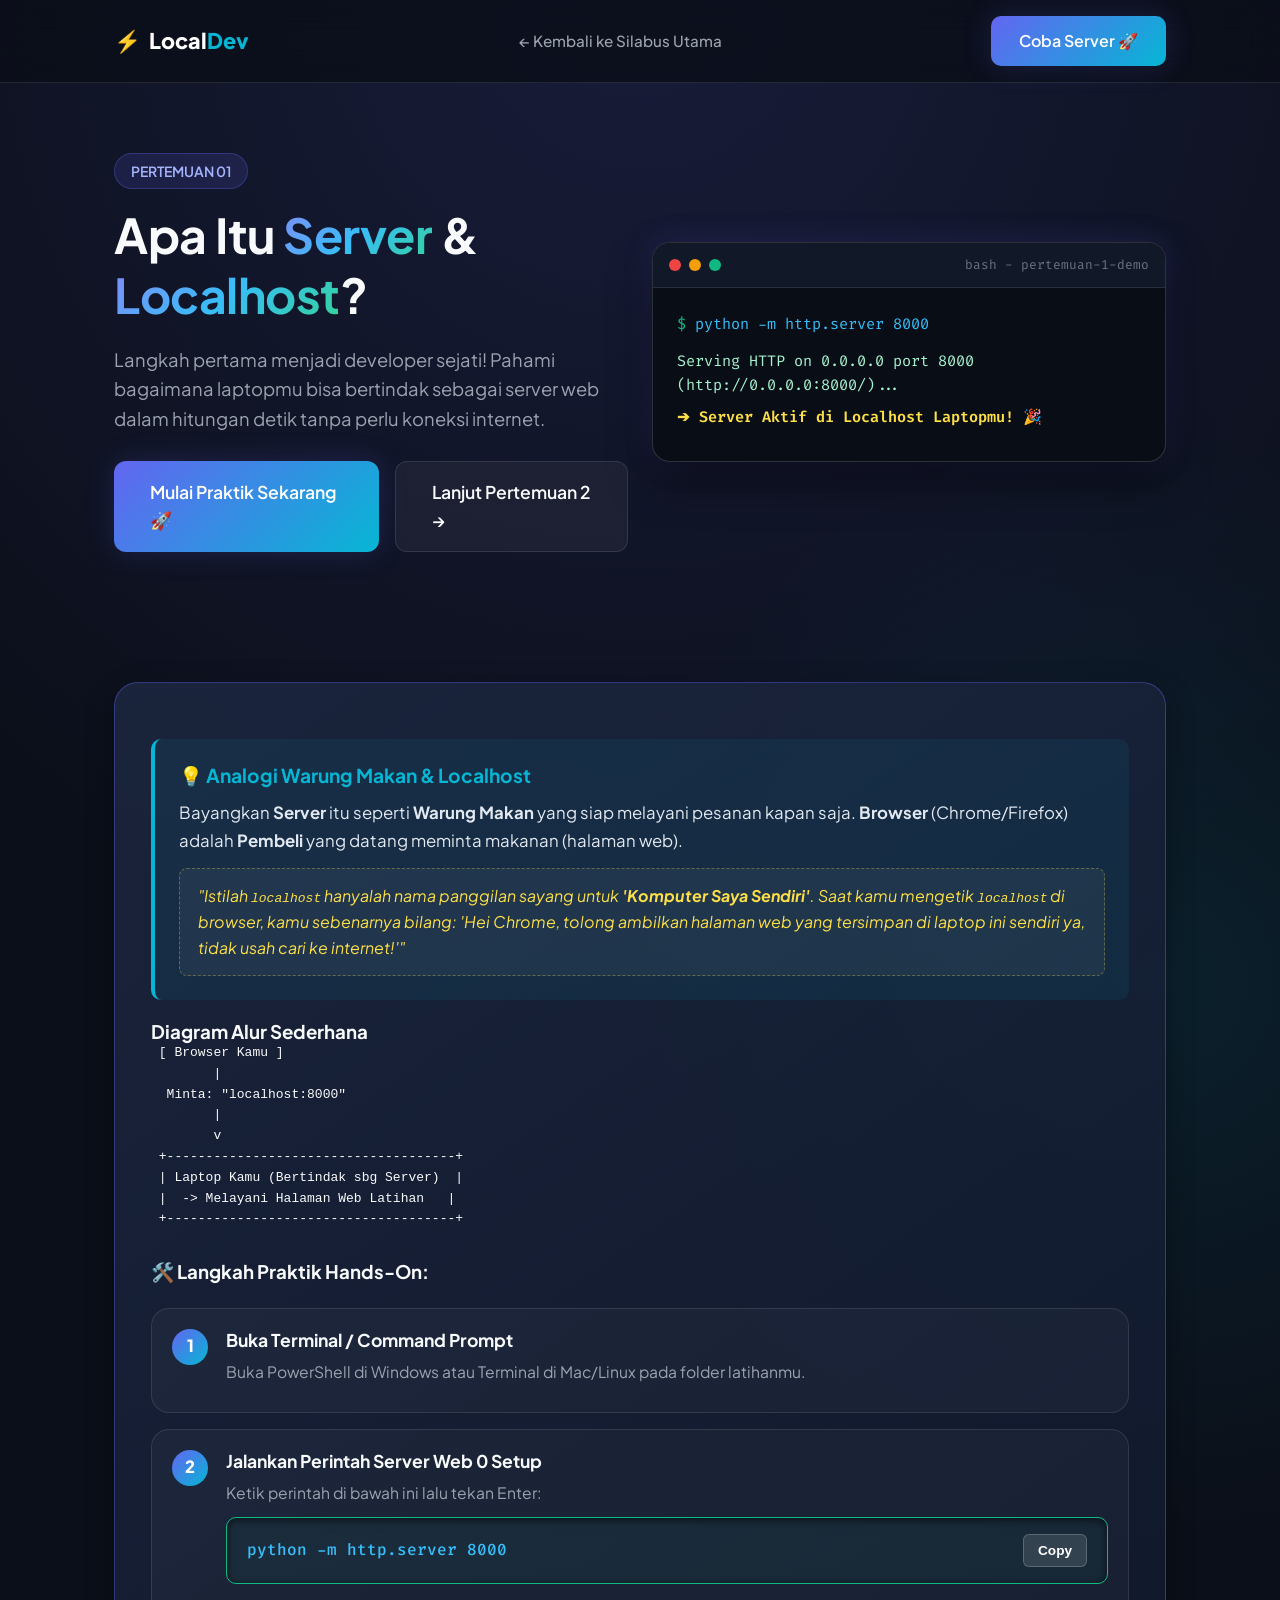
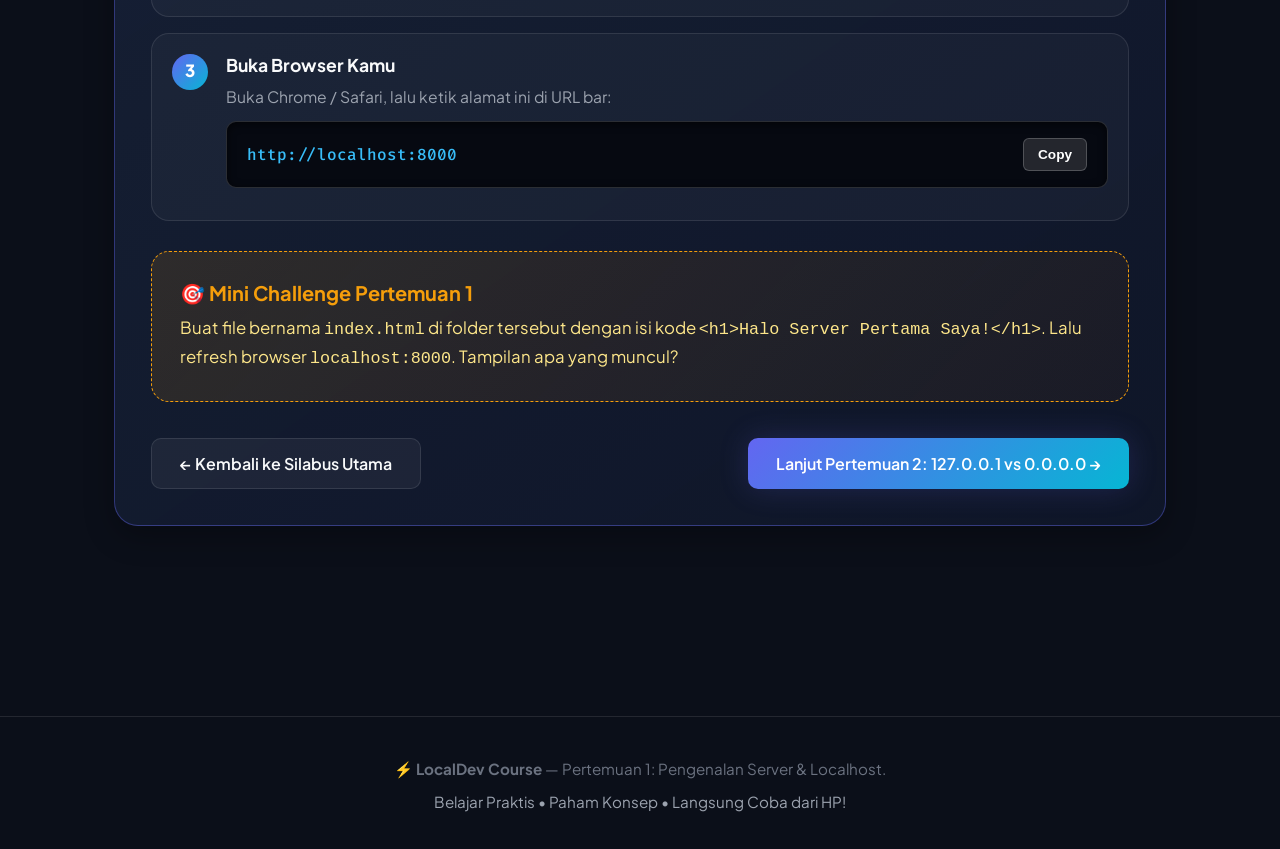
==== commit 549efd62: "fix: Replace footer slogan with 'Belajar Praktis • Paham Konsep • Langsung Coba dari HP!'" ====
--- a/pertemuan-1/index.html
+++ b/pertemuan-1/index.html
@@ -146,6 +146,7 @@
     <footer class="footer">
         <div class="container text-center">
             <p>⚡ <strong>LocalDev Course</strong> — Pertemuan 1: Pengenalan Server & Localhost.</p>
+            <p class="footer-sub">Belajar Praktis • Paham Konsep • Langsung Coba dari HP!</p>
         </div>
     </footer>
 
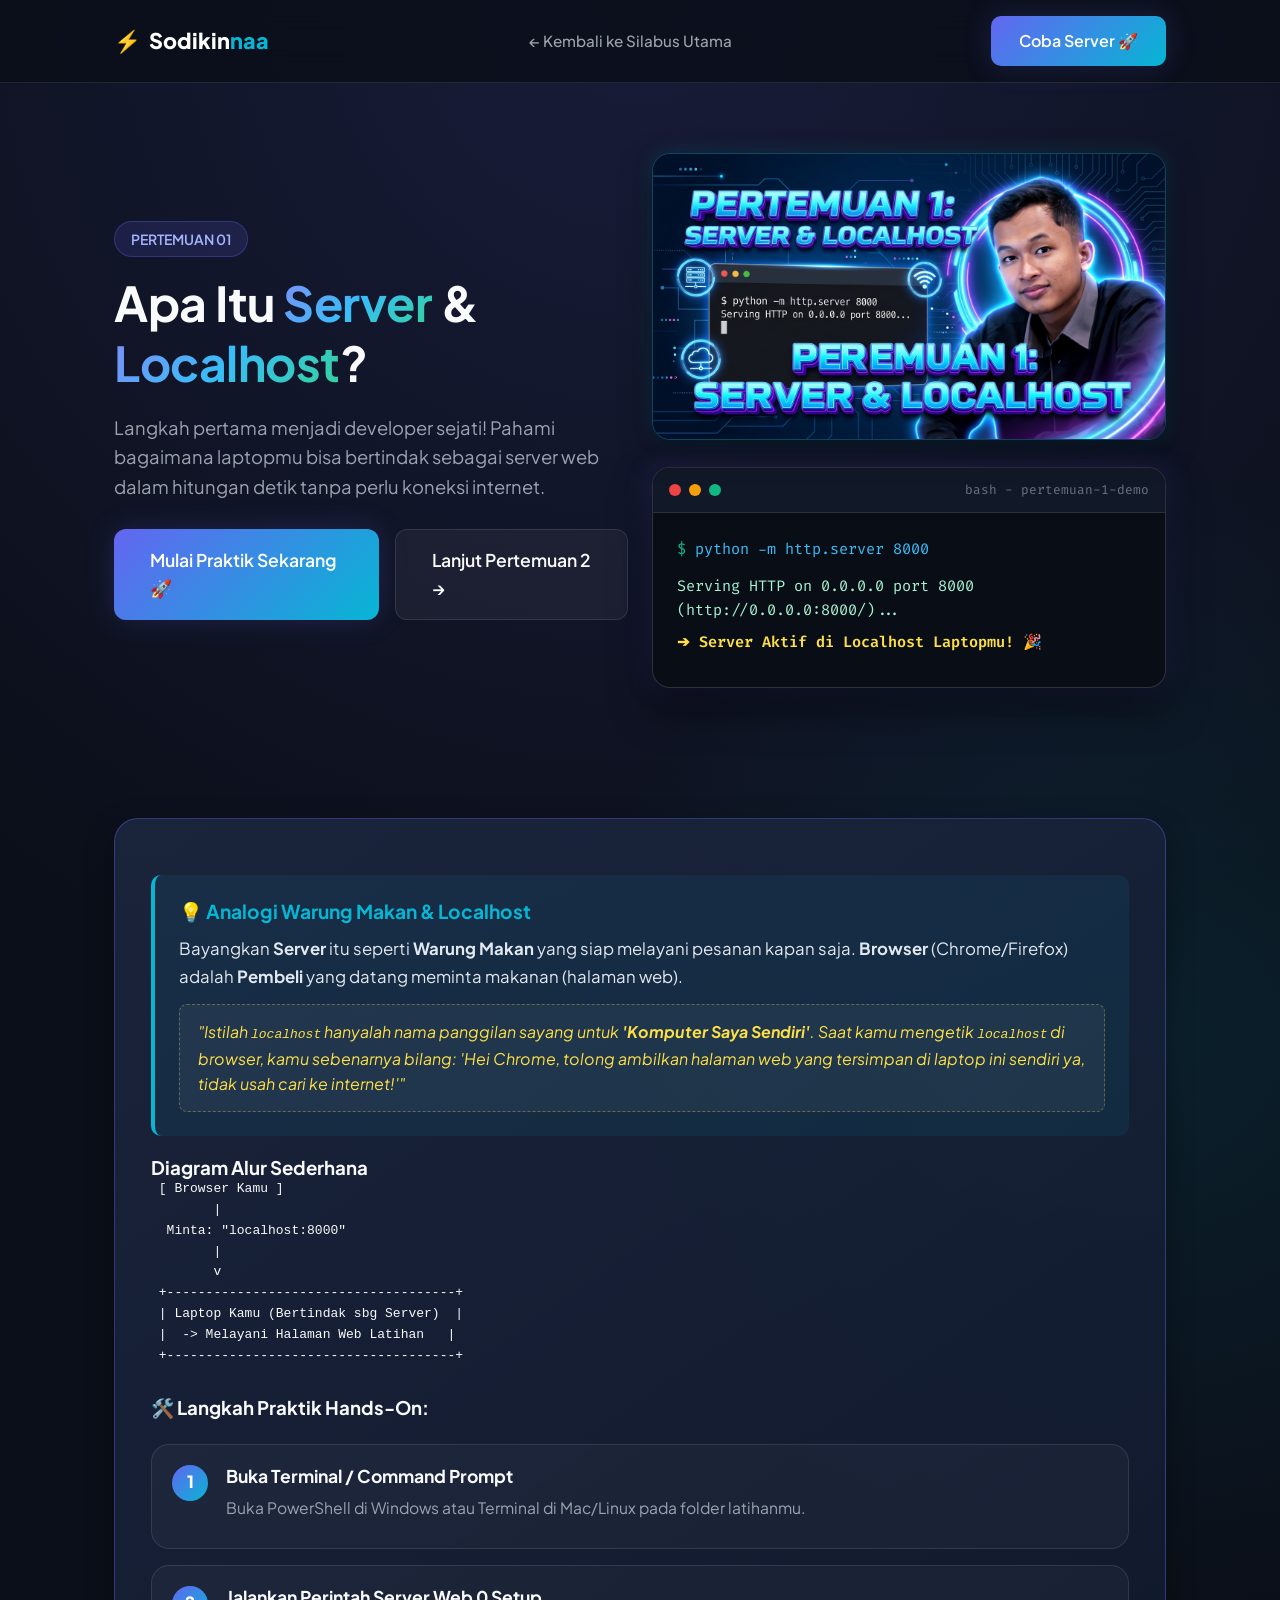
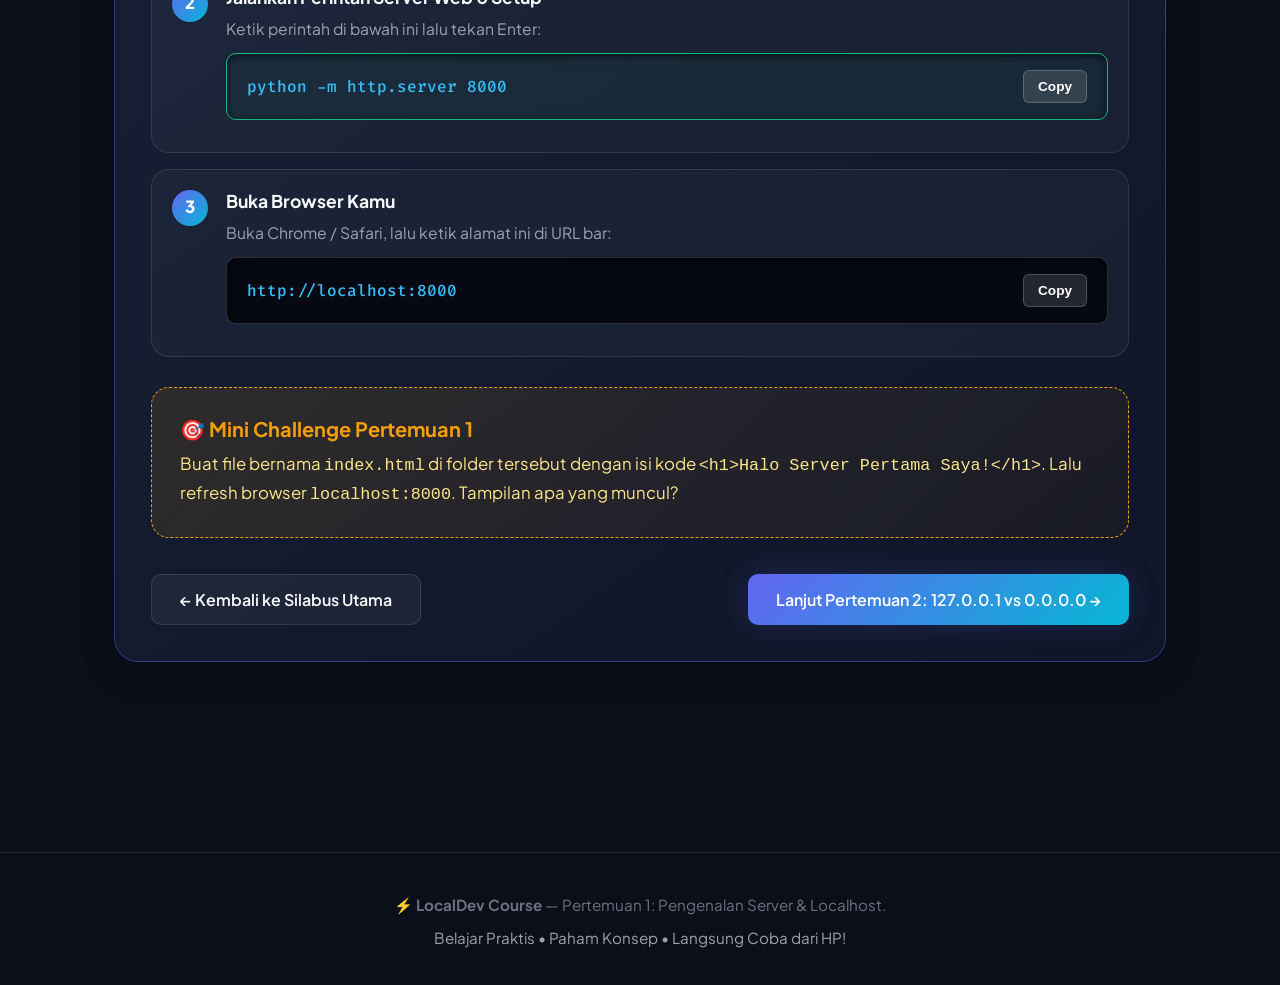
==== commit 02bb9d6f: "feat: Add course catalog, Excel guest session, thumbnails and Sodikinnaa branding" ====
--- a/pertemuan-1/index.html
+++ b/pertemuan-1/index.html
@@ -3,7 +3,7 @@
 <head>
     <meta charset="UTF-8">
     <meta name="viewport" content="width=device-width, initial-scale=1.0">
-    <title>Pertemuan 1: Apa Itu Server & Localhost? | LocalDev</title>
+    <title>Pertemuan 1: Apa Itu Server & Localhost? | Sodikinnaa</title>
     <link rel="preconnect" href="https://fonts.googleapis.com">
     <link rel="preconnect" href="https://fonts.gstatic.com" crossorigin>
     <link href="https://fonts.googleapis.com/css2?family=Plus+Jakarta+Sans:wght@400;500;600;700;800&family=Fira+Code:wght@400;500;600&display=swap" rel="stylesheet">
@@ -16,7 +16,7 @@
         <div class="container nav-container">
             <a href="../index.html" class="logo">
                 <span class="logo-icon">⚡</span>
-                <span class="logo-text">Local<span class="highlight">Dev</span></span>
+                <span class="logo-text">Sodikin<span class="highlight">naa</span></span>
             </a>
             <nav class="nav-links">
                 <a href="../index.html#silabus">← Kembali ke Silabus Utama</a>
@@ -43,6 +43,7 @@
             </div>
 
             <div class="hero-visual">
+                <img src="thumbnail.jpg" alt="Thumbnail Pertemuan 1" class="hero-thumbnail" style="margin-bottom: 20px;">
                 <div class="terminal-card">
                     <div class="terminal-header">
                         <div class="dots">
--- a/style.css
+++ b/style.css
@@ -381,6 +381,32 @@
     font-size: 0.95rem;
 }
 
+/* Card & Page Thumbnails */
+.card-thumbnail {
+    width: 100%;
+    aspect-ratio: 16 / 9;
+    object-fit: cover;
+    border-radius: var(--radius-sm);
+    margin-bottom: 16px;
+    border: 1px solid rgba(255, 255, 255, 0.15);
+    box-shadow: 0 4px 15px rgba(0, 0, 0, 0.3);
+    transition: transform 0.3s ease, border-color 0.3s ease;
+}
+
+.silabus-card:hover .card-thumbnail {
+    transform: scale(1.02);
+    border-color: var(--secondary);
+}
+
+.hero-thumbnail {
+    width: 100%;
+    border-radius: var(--radius-md);
+    border: 1px solid rgba(6, 182, 212, 0.3);
+    box-shadow: 0 10px 30px rgba(0, 0, 0, 0.5), 0 0 20px rgba(6, 182, 212, 0.2);
+    object-fit: cover;
+}
+
+
 /* Polished Content Layout Cards */
 .concept-card {
     background: linear-gradient(145deg, rgba(30, 41, 67, 0.8), rgba(15, 23, 42, 0.9));
@@ -977,3 +1003,149 @@
         display: none;
     }
 }
+
+/* Course Catalog Hub */
+.catalog-controls {
+    display: flex;
+    flex-wrap: wrap;
+    align-items: center;
+    justify-content: space-between;
+    gap: 16px;
+    margin-bottom: 30px;
+}
+
+.search-box {
+    position: relative;
+    flex: 1;
+    min-width: 280px;
+}
+
+.search-input {
+    width: 100%;
+    padding: 12px 18px 12px 42px;
+    background: var(--bg-card);
+    border: 1px solid var(--border-color);
+    border-radius: 30px;
+    color: var(--text-main);
+    font-size: 0.95rem;
+    transition: all 0.3s ease;
+}
+
+.search-input:focus {
+    outline: none;
+    border-color: var(--secondary);
+    box-shadow: 0 0 15px rgba(6, 182, 212, 0.3);
+}
+
+.search-icon {
+    position: absolute;
+    left: 16px;
+    top: 50%;
+    transform: translateY(-50%);
+    color: var(--text-muted);
+    font-size: 1rem;
+}
+
+.filter-pills {
+    display: flex;
+    gap: 10px;
+    flex-wrap: wrap;
+}
+
+.filter-pill {
+    padding: 8px 18px;
+    background: rgba(255, 255, 255, 0.05);
+    border: 1px solid var(--border-color);
+    border-radius: 20px;
+    color: var(--text-muted);
+    font-size: 0.9rem;
+    font-weight: 500;
+    cursor: pointer;
+    transition: all 0.25s ease;
+}
+
+.filter-pill:hover, .filter-pill.active {
+    background: var(--primary);
+    color: white;
+    border-color: var(--primary);
+    box-shadow: 0 4px 12px rgba(99, 102, 241, 0.4);
+}
+
+.course-card-main {
+    background: var(--bg-card);
+    border: 1px solid var(--border-color);
+    border-radius: var(--radius-md);
+    overflow: hidden;
+    display: flex;
+    flex-direction: column;
+    transition: transform 0.3s ease, border-color 0.3s ease, box-shadow 0.3s ease;
+}
+
+.course-card-main:hover {
+    transform: translateY(-6px);
+    border-color: var(--secondary);
+    box-shadow: 0 15px 35px rgba(0, 0, 0, 0.4), 0 0 20px rgba(6, 182, 212, 0.15);
+}
+
+.course-thumb-box {
+    position: relative;
+    width: 100%;
+    aspect-ratio: 16 / 9;
+    overflow: hidden;
+}
+
+.course-thumb-box img {
+    width: 100%;
+    height: 100%;
+    object-fit: cover;
+    transition: transform 0.4s ease;
+}
+
+.course-card-main:hover .course-thumb-box img {
+    transform: scale(1.05);
+}
+
+.course-topic-tag {
+    position: absolute;
+    top: 12px;
+    left: 12px;
+    background: rgba(15, 23, 42, 0.85);
+    backdrop-filter: blur(8px);
+    border: 1px solid rgba(255, 255, 255, 0.2);
+    color: var(--secondary);
+    font-size: 0.75rem;
+    font-weight: 700;
+    padding: 4px 10px;
+    border-radius: 20px;
+}
+
+.course-body {
+    padding: 24px;
+    display: flex;
+    flex-direction: column;
+    flex: 1;
+}
+
+.course-title {
+    font-size: 1.3rem;
+    margin-bottom: 10px;
+    color: var(--text-main);
+}
+
+.course-desc {
+    color: var(--text-muted);
+    font-size: 0.95rem;
+    margin-bottom: 20px;
+    flex: 1;
+}
+
+.course-meta-row {
+    display: flex;
+    align-items: center;
+    justify-content: space-between;
+    padding-top: 16px;
+    border-top: 1px solid rgba(255, 255, 255, 0.08);
+    font-size: 0.88rem;
+    color: var(--text-muted);
+}
+
